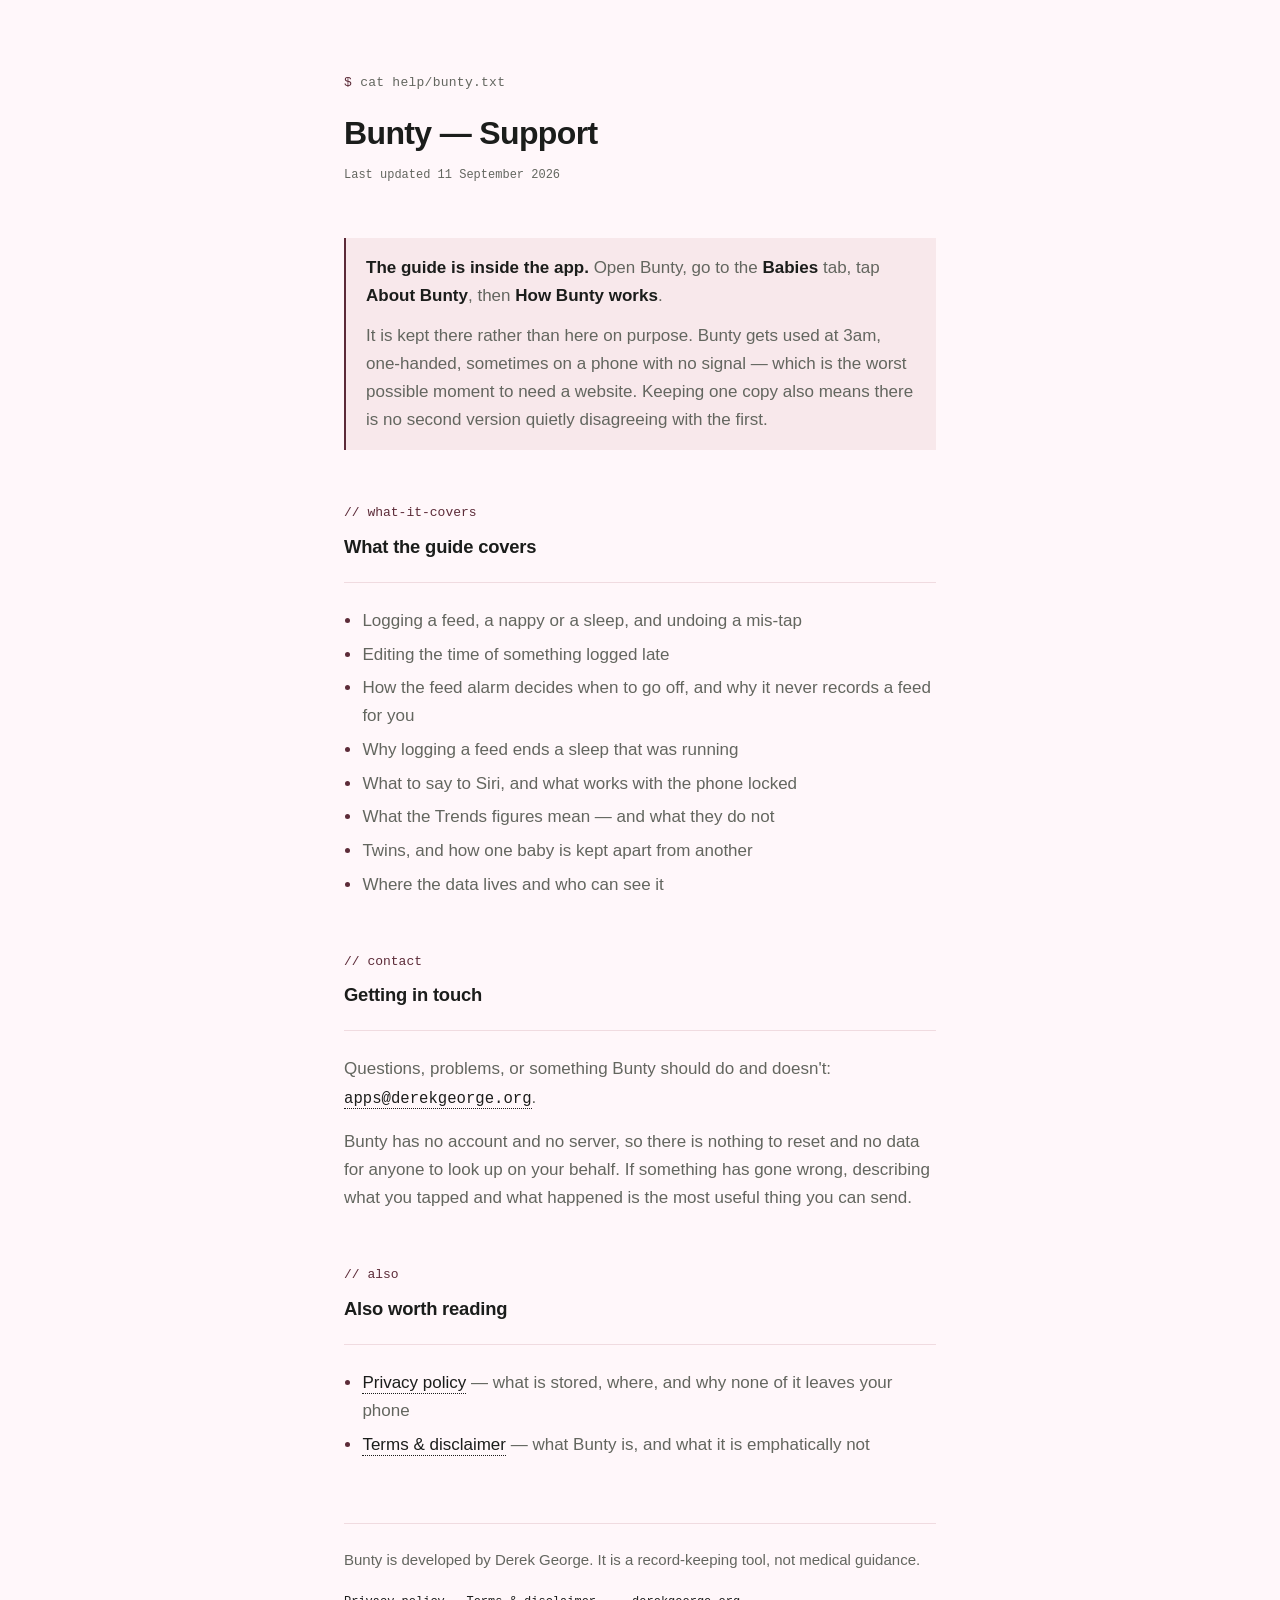
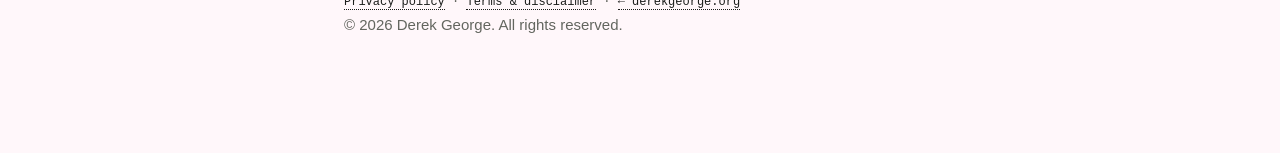
==== help/bunty/index.html @ 082bbdf8 "Add a Bunty support page, and name the delete gesture App Store Connect requires a Support URL, and " ====
<!doctype html>
<html lang="en-GB">
  <head>
    <meta charset="UTF-8" />
    <meta name="viewport" content="width=device-width, initial-scale=1.0" />
    <title>Bunty — Support — Derek George</title>
    <meta
      name="description"
      content="Support for Bunty, the iPhone baby tracker. The full guide is inside the app; this page is how to get in touch."
    />
    <link rel="canonical" href="https://derekgeorge.org/help/bunty/" />
    <link rel="stylesheet" href="../../style.css" />
    <link rel="icon" href="../../favicon.svg" type="image/svg+xml" />
    <link rel="apple-touch-icon" href="../../apple-touch-icon.png" />
    <meta name="theme-color" content="#fff7fa" />

    <meta property="og:type" content="website" />
    <meta property="og:site_name" content="derekgeorge.org" />
    <meta property="og:title" content="Bunty — Support" />
    <meta property="og:description" content="Support for Bunty, the iPhone baby tracker. The full guide lives inside the app." />
    <meta property="og:url" content="https://derekgeorge.org/help/bunty/" />
    <meta name="twitter:card" content="summary" />
  </head>
  <body>
    <div class="wrap">
      <main>
        <section class="doc-head">
          <p class="prompt">cat help/bunty.txt</p>
          <h1>Bunty — Support</h1>
          <p class="updated">Last updated 11 September 2026</p>
        </section>

        <section class="callout">
          <p>
            <strong>The guide is inside the app.</strong> Open Bunty, go to the
            <strong>Babies</strong> tab, tap <strong>About Bunty</strong>, then
            <strong>How Bunty works</strong>.
          </p>
          <p>
            It is kept there rather than here on purpose. Bunty gets used at
            3am, one-handed, sometimes on a phone with no signal — which is the
            worst possible moment to need a website. Keeping one copy also means
            there is no second version quietly disagreeing with the first.
          </p>
        </section>

        <section>
          <span class="eyebrow" aria-hidden="true">// what-it-covers</span>
          <h2>What the guide covers</h2>
          <hr />
          <ul>
            <li>Logging a feed, a nappy or a sleep, and undoing a mis-tap</li>
            <li>Editing the time of something logged late</li>
            <li>How the feed alarm decides when to go off, and why it never
              records a feed for you</li>
            <li>Why logging a feed ends a sleep that was running</li>
            <li>What to say to Siri, and what works with the phone locked</li>
            <li>What the Trends figures mean — and what they do not</li>
            <li>Twins, and how one baby is kept apart from another</li>
            <li>Where the data lives and who can see it</li>
          </ul>
        </section>

        <section>
          <span class="eyebrow" aria-hidden="true">// contact</span>
          <h2>Getting in touch</h2>
          <hr />
          <p>
            Questions, problems, or something Bunty should do and doesn't:
            <a href="mailto:apps@derekgeorge.org">apps@derekgeorge.org</a>.
          </p>
          <p>
            Bunty has no account and no server, so there is nothing to reset and
            no data for anyone to look up on your behalf. If something has gone
            wrong, describing what you tapped and what happened is the most
            useful thing you can send.
          </p>
        </section>

        <section>
          <span class="eyebrow" aria-hidden="true">// also</span>
          <h2>Also worth reading</h2>
          <hr />
          <ul>
            <li><a href="../../policy/bunty/">Privacy policy</a> — what is
              stored, where, and why none of it leaves your phone</li>
            <li><a href="../../terms/bunty/">Terms &amp; disclaimer</a> —
              what Bunty is, and what it is emphatically not</li>
          </ul>
        </section>
      </main>

      <footer>
        <p class="note">
          Bunty is developed by Derek George. It is a record-keeping tool, not
          medical guidance.
        </p>
        <p>
          <a href="../../policy/bunty/">Privacy policy</a> ·
          <a href="../../terms/bunty/">Terms &amp; disclaimer</a> ·
          <a href="../../">← derekgeorge.org</a>
        </p>
        <p class="note">© 2026 Derek George. All rights reserved.</p>
      </footer>
    </div>
  </body>
</html>
---- style.css ----
:root {
  /* Canvas & Containers */
  --bg: #fff7fa;           /* Very soft blush background */
  --surface: #ffffff;      /* Pure white for elevated cards */
  --surface-alt: #fcecf0;  /* Subtle tinted background for hover/active */

  /* Text & Structure */
  --ink: #1b1d1b;          /* Original dark ink for sharp legibility */
  --muted: #63665f;        /* Muted gray for body context */
  --rule: #f0dbe0;         /* Soft pinkish border line */

  /* Primary Accents (Deep Wine / Plum System) */
  --pink-accent: #eec0c8;  /* Key blush pink accent (badges, highlights) */
  --accent: #5c2b38;       /* Deep plum for buttons, links, and terminal prompt */
  --accent-soft: #f8e8eb;  /* Soft rose tint for hover fills */

  /* Global Typography System */
  --font-sans: -apple-system, BlinkMacSystemFont, "Segoe UI", Roboto, Helvetica, Arial, sans-serif;
  --font-mono: ui-monospace, SFMono-Regular, Menlo, Monaco, Consolas, monospace;
  --font-size-base: 17px;
  --line-height-base: 1.65;
}

* {
  box-sizing: border-box;
}

html {
  -webkit-text-size-adjust: 100%;
}

body {
  margin: 0;
  background: var(--bg);
  color: var(--ink);
  font-family: var(--font-sans);
  font-size: var(--font-size-base);
  line-height: var(--line-height-base);
  -webkit-font-smoothing: antialiased;
}

.wrap {
  max-width: 640px;
  margin: 0 auto;
  padding: 4.5rem 1.5rem 6rem;
}

/* Terminal-style intro line */
.prompt {
  font-family: var(--font-mono);
  font-size: 0.8125rem;
  color: var(--muted);
  letter-spacing: 0.02em;
  margin: 0 0 0.85rem;
}
.prompt::before {
  content: "$ ";
  color: var(--accent);
}

h1 {
  font-size: 2rem;
  font-weight: 650;
  letter-spacing: -0.02em;
  margin: 0 0 1.25rem;
}

hr {
  border: none;
  border-top: 1px solid var(--rule);
  margin: 0 0 1.5rem;
}

section {
  margin-top: 3.25rem;
}
section:first-of-type {
  margin-top: 0;
}

.eyebrow {
  display: block;
  font-family: var(--font-mono);
  font-size: 0.8125rem;
  color: var(--accent);
  margin: 0 0 0.5rem;
}

h2 {
  font-size: 1.15rem;
  font-weight: 650;
  letter-spacing: -0.01em;
  margin: 0 0 1.25rem;
}

p {
  color: var(--muted);
  margin: 0 0 1rem;
}
p:last-child {
  margin-bottom: 0;
}

a {
  color: var(--ink);
  text-decoration: none;
  border-bottom: 1px dotted var(--ink);
  padding-bottom: 0.05em;
  transition:
    color 0.15s ease,
    border-color 0.15s ease,
    background-color 0.15s ease;
}
a:hover,
a:focus-visible {
  color: var(--accent);
  border-color: var(--accent);
  background: var(--accent-soft);
}
a:focus-visible {
  outline: 2px solid var(--accent);
  outline-offset: 3px;
  border-radius: 2px;
}

code,
a[href^="mailto:"] {
  font-family: var(--font-mono);
  font-size: 0.92em;
}

footer {
  margin-top: 4rem;
  padding-top: 1.5rem;
  border-top: 1px solid var(--rule);
  font-family: var(--font-mono);
  font-size: 0.75rem;
  color: var(--muted);
}

/* Long-form policy pages */

.doc-head h1 {
  margin-bottom: 0.4rem;
}

.updated {
  font-family: var(--font-mono);
  font-size: 0.75rem;
  color: var(--muted);
  margin: 0 0 1.5rem;
}

.callout {
  background: var(--accent-soft);
  border-left: 2px solid var(--accent);
  padding: 1rem 1.25rem;
}
.callout p {
  margin: 0;
}
.callout p + p {
  margin-top: 0.75rem;
}

ul {
  margin: 0 0 1rem;
  padding-left: 1.15rem;
  color: var(--muted);
}
ul:last-child {
  margin-bottom: 0;
}
li {
  margin: 0.35rem 0;
}
li::marker {
  color: var(--accent);
}

strong {
  color: var(--ink);
  font-weight: 650;
}

footer p {
  margin: 0;
  color: var(--muted);
}
footer .note {
  font-family: var(--font-sans);
  font-size: 0.9375rem;
  margin: 0 0 1.25rem;
}

@media (max-width: 480px) {
  .wrap {
    padding: 3rem 1.25rem 4rem;
  }
  h1 {
    font-size: 1.65rem;
  }
}

@media (prefers-reduced-motion: reduce) {
  a {
    transition: none;
  }
}
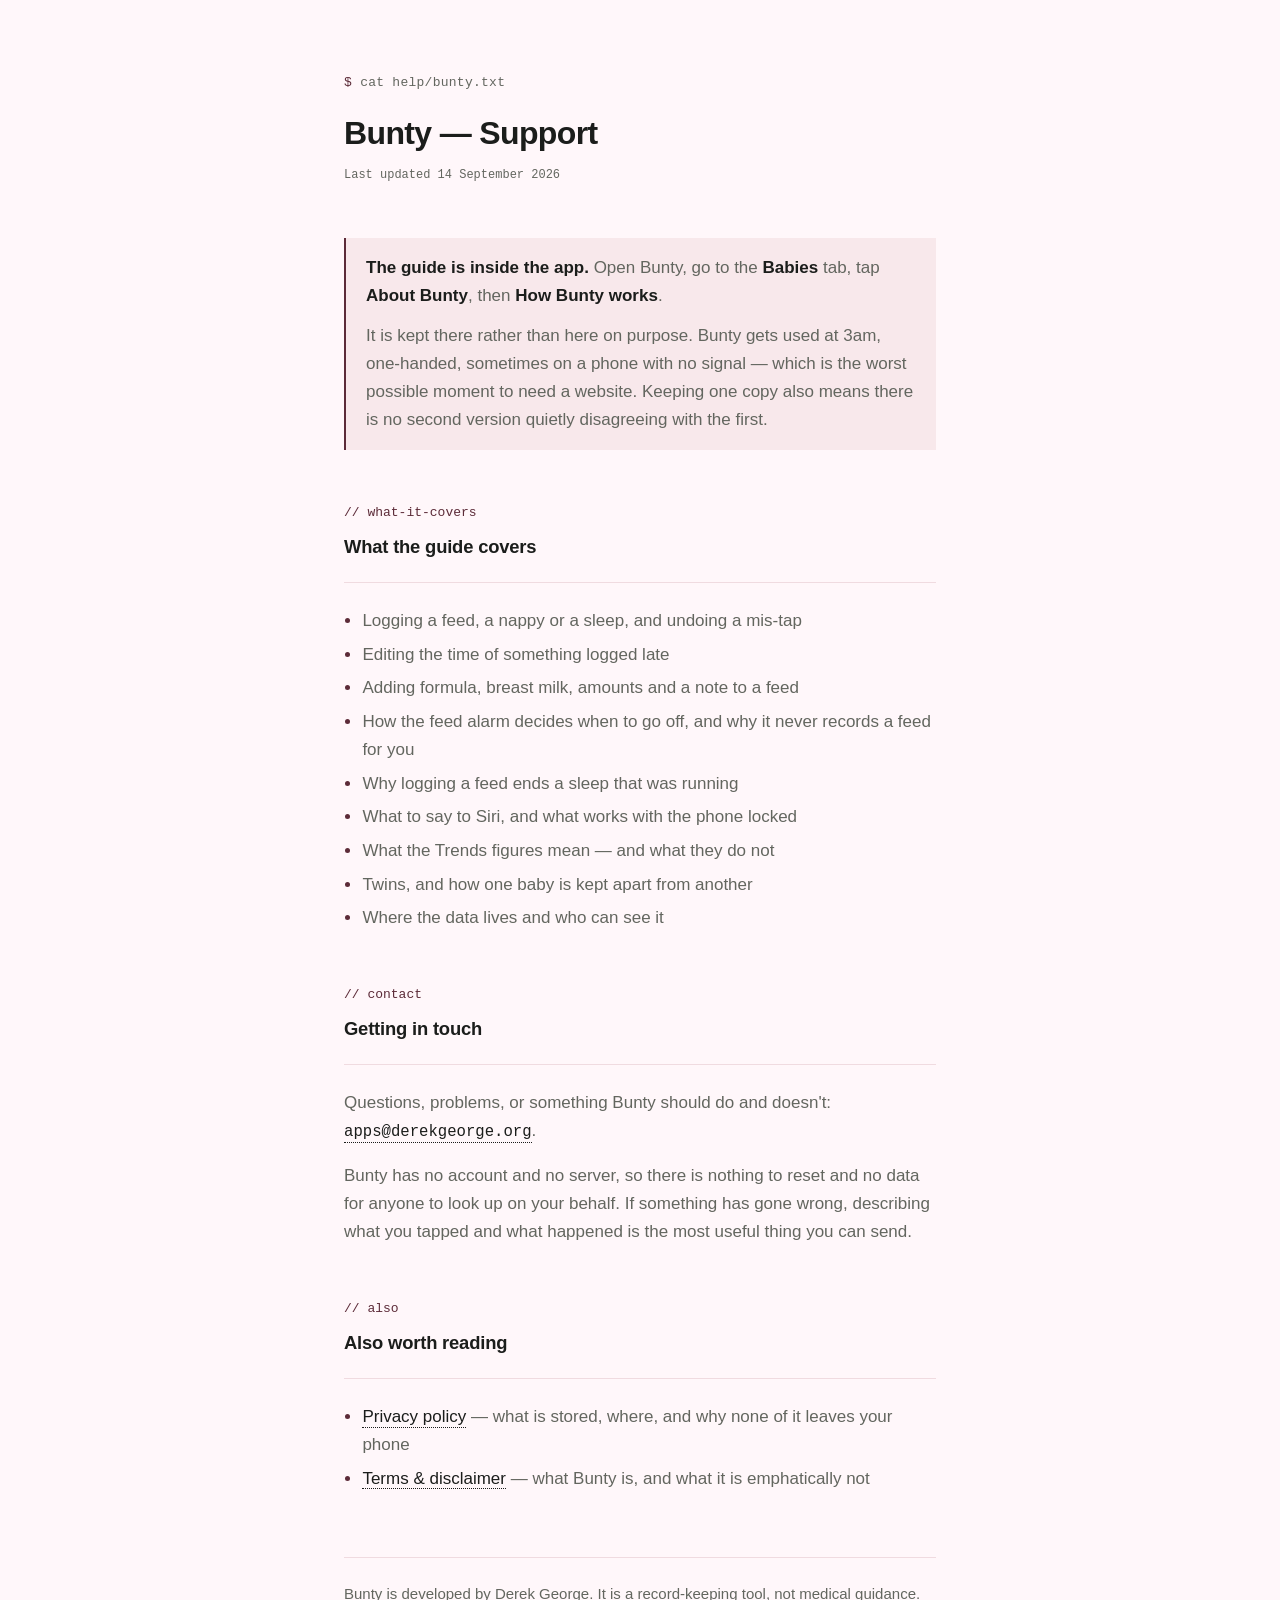
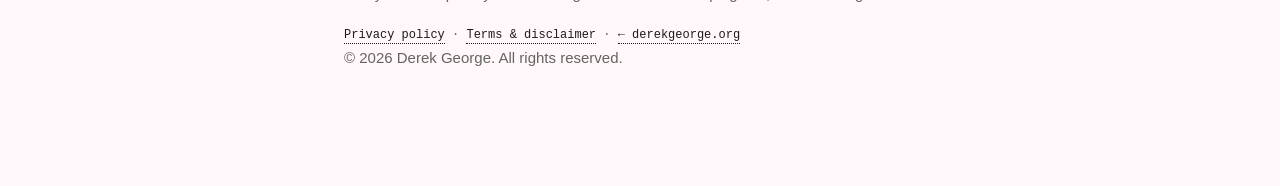
==== commit a0c40ec5: "List feed detail among what the Bunty guide covers The in-app guide now explains adding formula, bre" ====
--- a/help/bunty/index.html
+++ b/help/bunty/index.html
@@ -27,7 +27,7 @@
         <section class="doc-head">
           <p class="prompt">cat help/bunty.txt</p>
           <h1>Bunty — Support</h1>
-          <p class="updated">Last updated 11 September 2026</p>
+          <p class="updated">Last updated 14 September 2026</p>
         </section>
 
         <section class="callout">
@@ -51,6 +51,7 @@
           <ul>
             <li>Logging a feed, a nappy or a sleep, and undoing a mis-tap</li>
             <li>Editing the time of something logged late</li>
+            <li>Adding formula, breast milk, amounts and a note to a feed</li>
             <li>How the feed alarm decides when to go off, and why it never
               records a feed for you</li>
             <li>Why logging a feed ends a sleep that was running</li>
